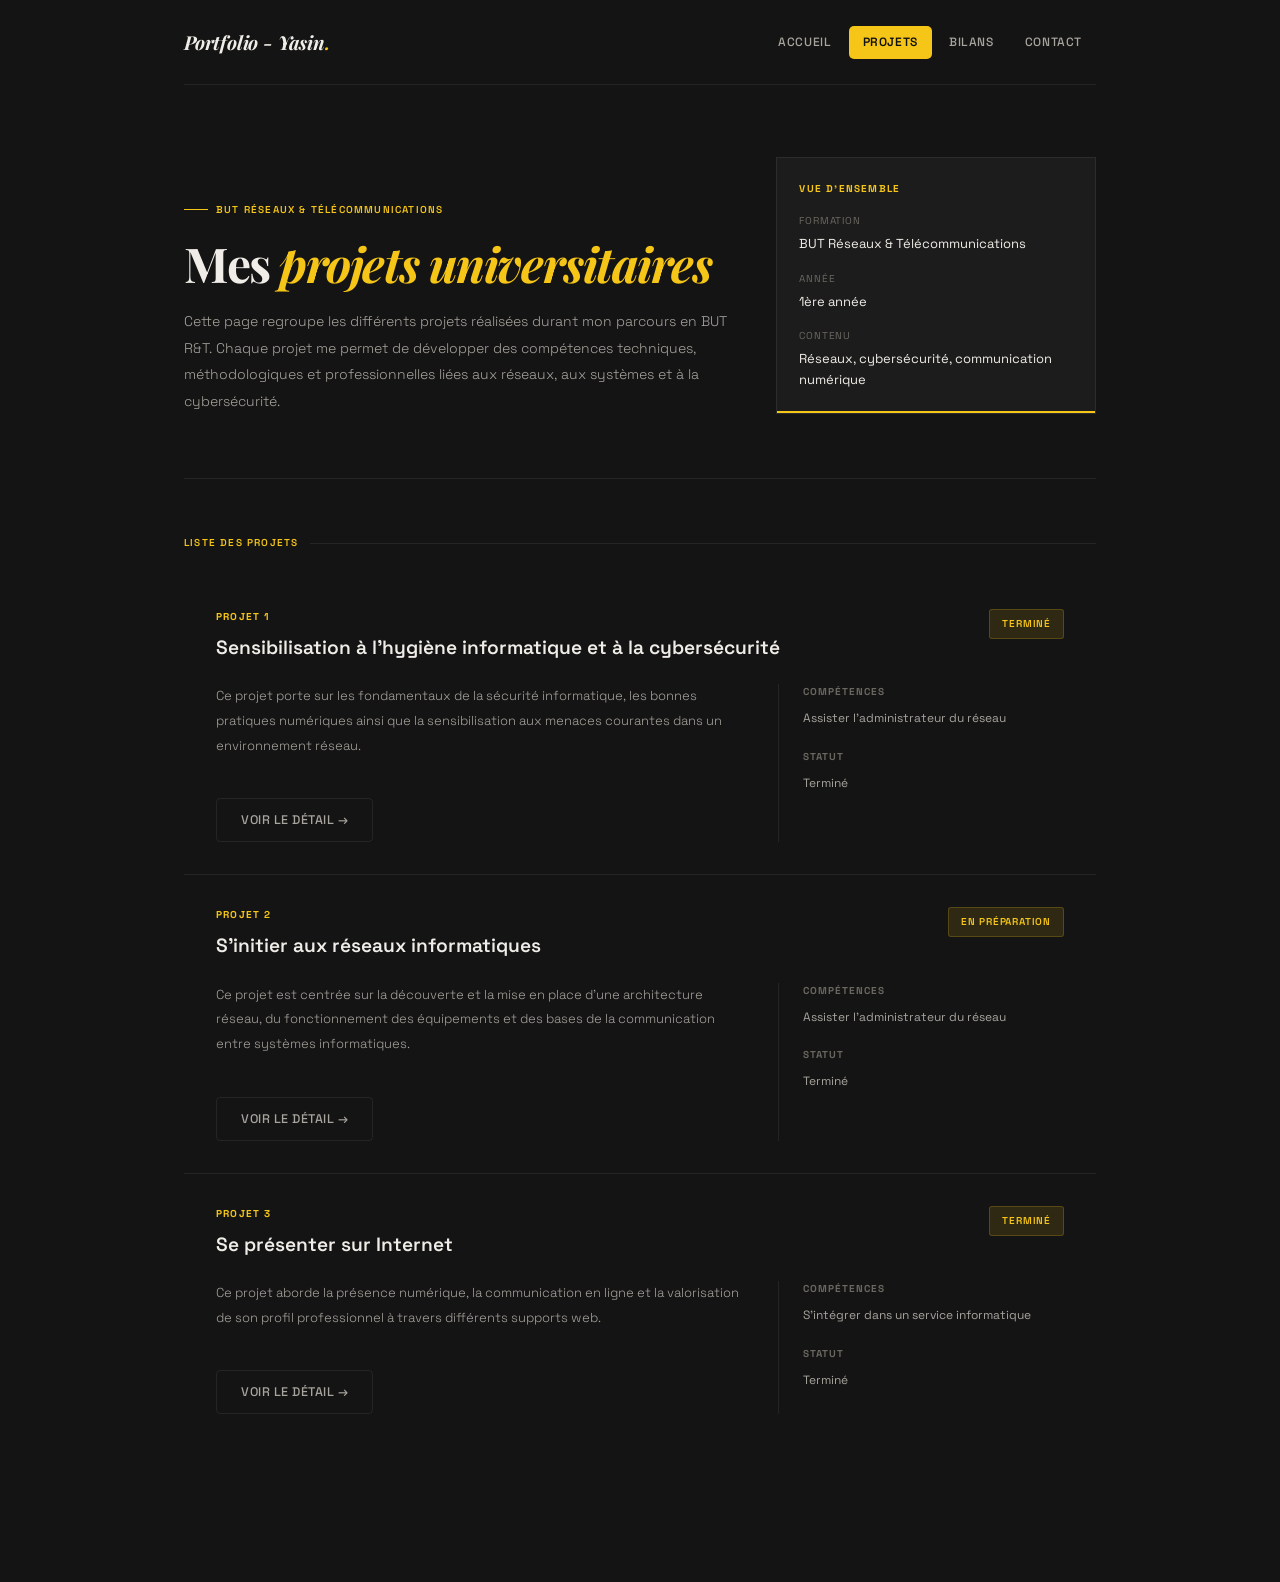
==== projet.html @ 5f537d6b "Portfolio" ====
<!DOCTYPE html>
<html lang="fr">
<head>
  <meta charset="UTF-8" />
  <meta name="viewport" content="width=device-width, initial-scale=1.0">
  <title>Projets — Portfolio Yasin</title>

  <link rel="stylesheet" href="projet.css">
  <link rel="stylesheet" href="style.css" />


</head>

<body>

<div class="wrap">

  <!-- NAV -->
  <nav>
    <a href="index.html" class="nav-logo">Portfolio - Yasin<span>.</span></a>

    <div class="nav-menu">
      <a href="index.html">Accueil</a>
      <a href="projet.html" class="active">Projets</a>
      <a href="bilans.html">Bilans</a>
      <a href="contact.html">Contact</a>
    </div>
  </nav>

  <!-- HERO -->
  <section class="sae-hero">

    <div class="sae-hero-grid">

      <div>
        <div class="hero-eyebrow">
          <span class="eyebrow-line"></span>
          BUT Réseaux & Télécommunications
        </div>

        <h1 class="sae-title">
          Mes <em>projets universitaires</em><br>
           
        </h1>

        <p class="sae-desc">
          Cette page regroupe les différents projets réalisées durant mon parcours
          en BUT R&amp;T. Chaque projet me permet de développer des compétences
          techniques, méthodologiques et professionnelles liées aux réseaux,
          aux systèmes et à la cybersécurité.
        </p>
      </div>

      <div class="sae-side-card">

        <div class="side-label">
          Vue d'ensemble
        </div>

        <div class="side-info">

          <div class="side-item">
            <span class="k">Formation</span>
            <span class="v">BUT Réseaux & Télécommunications</span>
          </div>

          <div class="side-item">
            <span class="k">Année</span>
            <span class="v">1ère année</span>
          </div>

          <div class="side-item">
            <span class="k">Contenu</span>
            <span class="v">Réseaux, cybersécurité, communication numérique</span>
          </div>

        </div>

      </div>

    </div>

  </section>

  <!-- SAE -->
  <section>

    <div class="section-label">
      <span class="section-label-text">Liste des Projets</span>
      <span class="section-label-line"></span>
    </div>

    <div class="sae-list">

      <!-- SAE 11 -->
      <article class="sae-card">

        <div class="sae-top">

          <div>
            <div class="sae-number">Projet 1</div>
            <h2>Sensibilisation à l'hygiène informatique et à la cybersécurité</h2>
          </div>

          <div class="sae-status">
          Terminé
          </div>

        </div>

        <div class="sae-content">

          <div class="sae-text">
            <p>
              Ce projet porte sur les fondamentaux de la sécurité informatique,
              les bonnes pratiques numériques ainsi que la sensibilisation
              aux menaces courantes dans un environnement réseau.
            </p>

            <a href="projet1.html" class="btn-ghost" style="margin-top:1.5rem;display:inline-block;">Voir le détail →</a>
          </div>

          <div class="sae-meta">

            <div class="meta-block">
              <div class="meta-title">Compétences</div>
              <div class="meta-text">
              Assister l’administrateur du réseau
              </div>
            </div>

            <div class="meta-block">
              <div class="meta-title">Statut</div>
              <div class="meta-text">
              Terminé
              </div>
            </div>

          </div>

        </div>

      </article>

      <!-- SAE 12 -->
      <article class="sae-card">

        <div class="sae-top">

          <div>
            <div class="sae-number">Projet 2</div>
            <h2>S'initier aux réseaux informatiques</h2>
          </div>

          <div class="sae-status">
            En préparation
          </div>

        </div>

        <div class="sae-content">

          <div class="sae-text">
            <p>
              Ce projet est centrée sur la découverte et la mise en place d'une architecture réseau,
              du fonctionnement des équipements et des bases de la communication
              entre systèmes informatiques.
            </p>


          <a href="projet2.html" class="btn-ghost" style="margin-top:1.5rem;display:inline-block;">Voir le détail →</a>
          </div>

          <div class="sae-meta">

            <div class="meta-block">
              <div class="meta-title">Compétences</div>
              <div class="meta-text">
              Assister l’administrateur du réseau
              </div>
            </div>

            <div class="meta-block">
              <div class="meta-title">Statut</div>
              <div class="meta-text">
              Terminé
              </div>
            </div>

          </div>

        </div>

      </article>

      <!-- SAE 14 -->
      <article class="sae-card">

        <div class="sae-top">

          <div>
            <div class="sae-number">Projet 3</div>
            <h2>Se présenter sur Internet</h2>
          </div>

          <div class="sae-status">
            Terminé
          </div>

        </div>

        <div class="sae-content">

          <div class="sae-text">
            <p>
              Ce projet aborde la présence numérique, la communication en ligne
              et la valorisation de son profil professionnel à travers différents
              supports web.
            </p>


            <a href="projet3.html" class="btn-ghost" style="margin-top:1.5rem;display:inline-block;">Voir le détail →</a>
          </div>

          <div class="sae-meta">

            <div class="meta-block">
              <div class="meta-title">Compétences</div>
              <div class="meta-text">
              S’intégrer dans un service informatique
              </div>
            </div>

            <div class="meta-block">
              <div class="meta-title">Statut</div>
              <div class="meta-text">
              Terminé
              </div>
            </div>

          </div>

        </div>

      </article>

    </div>

  </section>

</div>

</body>
</html>
---- projet.css ----
.sae-hero {
      padding: 4.5rem 0 4rem;
      border-bottom: 0.5px solid var(--border);
    }

.sae-hero-grid {
      display: grid;
      grid-template-columns: 1.2fr 320px;
      gap: 3rem;
      align-items: end;
    }

.sae-title {
      font-family: 'Playfair Display', serif;
      font-size: 3rem;
      line-height: 1.05;
      letter-spacing: -0.03em;
      margin-bottom: 1.2rem;
    }

.sae-title em {
      color: var(--yellow);
      font-style: italic;
    }

.sae-desc {
      max-width: 560px;
      font-size: 14px;
      line-height: 1.9;
      color: var(--text2);
      font-weight: 300;
    }

.sae-side-card {
      border: 0.5px solid var(--border);
      background: var(--bg2);
      padding: 1.4rem;
      position: relative;
      overflow: hidden;
    }

.sae-side-card::after {
      content: '';
      position: absolute;
      bottom: 0;
      left: 0;
      right: 0;
      height: 2px;
      background: var(--yellow);
    }

.side-label {
      font-size: 10px;
      text-transform: uppercase;
      letter-spacing: 0.12em;
      color: var(--yellow);
      margin-bottom: 1rem;
      font-weight: 700;
    }

.side-info {
      display: flex;
      flex-direction: column;
      gap: 1rem;
    }

.side-item span {
      display: block;
    }

.side-item .k {
      font-size: 10px;
      text-transform: uppercase;
      letter-spacing: 0.08em;
      color: var(--text3);
      margin-bottom: 5px;
    }

.side-item .v {
      font-size: 13px;
      color: var(--text);
      line-height: 1.6;
    }

/* =====================
   SAE LIST
   ===================== */
.sae-list {
      display: flex;
      flex-direction: column;
      gap: 1px;
      background: var(--border);
    }

.sae-card {
      background: var(--bg);
      padding: 2rem;
      transition: background 0.2s;
      position: relative;
    }

.sae-card:hover {
      background: var(--bg2);
    }

.sae-top {
      display: flex;
      justify-content: space-between;
      align-items: flex-start;
      gap: 2rem;
      margin-bottom: 1.4rem;
    }

.sae-number {
      font-size: 10px;
      font-weight: 700;
      letter-spacing: 0.12em;
      color: var(--yellow);
      text-transform: uppercase;
      margin-bottom: 10px;
    }

.sae-card h2 {
      font-size: 1.2rem;
      color: var(--text);
      font-weight: 600;
      line-height: 1.4;
    }

.sae-status {
      white-space: nowrap;
      font-size: 10px;
      text-transform: uppercase;
      letter-spacing: 0.08em;
      padding: 6px 12px;
      border-radius: 3px;
      border: 0.5px solid var(--border-y);
      background: var(--yellow-dim);
      color: var(--yellow);
      font-weight: 600;
    }

.sae-content {
      display: grid;
      grid-template-columns: 1.3fr 0.7fr;
      gap: 2rem;
    }

.sae-text p {
      font-size: 13px;
      color: var(--text2);
      line-height: 1.9;
      font-weight: 300;
      margin-bottom: 1rem;
    }

.sae-text strong {
      color: var(--text);
      font-weight: 500;
    }

.sae-meta {
      border-left: 0.5px solid var(--border);
      padding-left: 1.5rem;
      display: flex;
      flex-direction: column;
      gap: 1.2rem;
    }

.meta-block .meta-title {
      font-size: 10px;
      text-transform: uppercase;
      letter-spacing: 0.1em;
      color: var(--text3);
      margin-bottom: 8px;
      font-weight: 700;
    }

.meta-block .meta-text {
      font-size: 12px;
      line-height: 1.8;
      color: var(--text2);
    }

.coming-soon {
      display: inline-flex;
      align-items: center;
      gap: 8px;
      margin-top: 0.5rem;
      font-size: 11px;
      color: var(--yellow);
    }

.coming-dot {
      width: 5px;
      height: 5px;
      border-radius: 50%;
      background: var(--yellow);
    }

    /* =====================
       RESPONSIVE
       ===================== */
    @media (max-width: 720px) {

      .sae-hero-grid,
      .sae-content,
      .sae-top {
        grid-template-columns: 1fr;
        display: grid;
      }

      .sae-top {
        gap: 1rem;
      }

      .sae-meta {
        border-left: none;
        border-top: 0.5px solid var(--border);
        padding-left: 0;
        padding-top: 1.5rem;
      }

      .sae-title {
        font-size: 2.2rem;
      }
    }
---- style.css ----
@import url('https://fonts.googleapis.com/css2?family=Space+Grotesk:wght@300;400;500;600;700&family=Playfair+Display:ital,wght@0,700;1,700&display=swap');

/* =====================
   RESET & BASE
   ===================== */
*, *::before, *::after {
  box-sizing: border-box;
  margin: 0;
  padding: 0;
}

:root {
  --bg:       #141414;
  --bg2:      #1c1c1c;
  --bg3:      #242424;
  --bg4:      #2e2e2e;
  --yellow:   #f5c518;
  --yellow2:  #e6b800;
  --yellow-dim: rgba(245, 197, 24, 0.12);
  --text:     #f0ede8;
  --text2:    #a8a49e;
  --text3:    #6a6760;
  --border:   rgba(255, 255, 255, 0.07);
  --border-y: rgba(245, 197, 24, 0.2);
}

html { scroll-behavior: smooth; }

body {
  font-family: 'Space Grotesk', sans-serif;
  color: var(--text);
  background: var(--bg);
  line-height: 1.6;
  -webkit-font-smoothing: antialiased;
}

/* ===================== LAYOUT ===================== */
.wrap {
  max-width: 960px;
  margin: 0 auto;
  padding: 0 1.5rem 5rem;
}

/* ===================== NAVIGATION ===================== */
nav {
  display: flex;
  justify-content: space-between;
  align-items: center;
  padding: 1.6rem 0;
  border-bottom: 0.5px solid var(--border);
}

.nav-logo {
  font-family: 'Playfair Display', serif;
  font-size: 1.2rem;
  font-weight: 700;
  font-style: italic;
  color: var(--text);
  letter-spacing: -0.01em;
  text-decoration: none;
}

.nav-logo span { color: var(--yellow); }

.nav-menu { display: flex; gap: 0.2rem; }

.nav-menu a {
  font-size: 12px;
  font-weight: 500;
  color: var(--text2);
  text-decoration: none;
  padding: 7px 14px;
  border-radius: 5px;
  letter-spacing: 0.05em;
  text-transform: uppercase;
  transition: background 0.15s, color 0.15s;
}

.nav-menu a:hover { background: var(--bg3); color: var(--text); }
.nav-menu a.active { background: var(--yellow); color: #111; font-weight: 600; }

/* ===================== HERO ===================== */
.hero {
  display: grid;
  grid-template-columns: 1fr 200px;
  gap: 3rem;
  align-items: center;
  padding: 4.5rem 0 4rem;
  border-bottom: 0.5px solid var(--border);
}

.hero-eyebrow {
  display: inline-flex;
  align-items: center;
  gap: 8px;
  font-size: 10px;
  font-weight: 600;
  letter-spacing: 0.12em;
  text-transform: uppercase;
  color: var(--yellow);
  margin-bottom: 1.3rem;
}

.eyebrow-line {
  width: 24px;
  height: 1px;
  background: var(--yellow);
  display: inline-block;
}

.hero h1 {
  font-family: 'Playfair Display', serif;
  font-size: 3rem;
  font-weight: 700;
  line-height: 1.06;
  letter-spacing: -0.02em;
  color: var(--text);
  margin-bottom: 1.2rem;
}

.hero h1 em { font-style: italic; color: var(--yellow); }

.hero-sub {
  font-size: 14.5px;
  color: var(--text2);
  line-height: 1.8;
  max-width: 460px;
  margin-bottom: 2rem;
  font-weight: 300;
}

.hero-sub strong { font-weight: 500; color: var(--text); }

.cta-row { display: flex; gap: 10px; flex-wrap: wrap; }

/* ===================== BOUTONS ===================== */
.btn-main {
  font-family: 'Space Grotesk', sans-serif;
  font-size: 12.5px;
  font-weight: 600;
  background: var(--yellow);
  color: #111;
  padding: 11px 24px;
  border-radius: 4px;
  border: none;
  cursor: pointer;
  letter-spacing: 0.04em;
  text-transform: uppercase;
  text-decoration: none;
  display: inline-block;
  transition: background 0.2s, transform 0.15s;
}

.btn-main:hover { background: var(--yellow2); transform: translateY(-1px); }

.btn-ghost {
  font-family: 'Space Grotesk', sans-serif;
  font-size: 12.5px;
  font-weight: 500;
  background: transparent;
  color: var(--text2);
  padding: 11px 24px;
  border-radius: 4px;
  border: 0.5px solid var(--border);
  cursor: pointer;
  letter-spacing: 0.04em;
  text-transform: uppercase;
  text-decoration: none;
  display: inline-block;
  transition: border-color 0.2s, color 0.2s;
}

.btn-ghost:hover { border-color: var(--border-y); color: var(--yellow); }

/* ===================== PHOTO ===================== */
.photo-block {
  display: flex;
  flex-direction: column;
  align-items: center;
  gap: 12px;
}

.photo-frame {
  width: 154px;
  height: 186px;
  border-radius: 16px;
  background: var(--bg2);
  border: 0.5px solid var(--border);
  display: flex;
  flex-direction: column;
  align-items: center;
  justify-content: center;
  gap: 10px;
  position: relative;
  overflow: hidden;
}

.photo-frame::after {
  content: '';
  position: absolute;
  bottom: 0; left: 0; right: 0;
  height: 3px;
  background: var(--yellow);
}

/* Pour remplacer le placeholder par ta photo :
   Dans index.html, remplace .photo-avatar + .photo-label par :
   <img src="images/photo.jpg" alt="Photo de Yasin" style="width:100%;height:100%;object-fit:cover;"> */

.photo-avatar {
  width: 60px;
  height: 60px;
  border-radius: 50%;
  background: var(--bg3);
  border: 0.5px solid var(--border-y);
  display: flex;
  align-items: center;
  justify-content: center;
}

.photo-label {
  font-size: 10px;
  color: var(--text3);
  text-align: center;
  line-height: 1.5;
  letter-spacing: 0.03em;
}

.availability {
  display: inline-flex;
  align-items: center;
  gap: 7px;
  font-size: 10.5px;
  color: var(--yellow);
  font-weight: 600;
  background: var(--yellow-dim);
  padding: 5px 12px;
  border-radius: 3px;
  letter-spacing: 0.04em;
  text-transform: uppercase;
  border: 0.5px solid var(--border-y);
}

.avail-dot {
  width: 5px;
  height: 5px;
  border-radius: 50%;
  background: var(--yellow);
  display: inline-block;
}

/* ===================== SECTIONS ===================== */
section {
  padding: 3.5rem 0;
  border-bottom: 0.5px solid var(--border);
}

section:last-child { border-bottom: none; }

.section-label {
  display: flex;
  align-items: center;
  gap: 12px;
  margin-bottom: 1.6rem;
}

.section-label-text {
  font-size: 10px;
  font-weight: 600;
  letter-spacing: 0.12em;
  text-transform: uppercase;
  color: var(--yellow);
  white-space: nowrap;
}

.section-label-line {
  flex: 1;
  height: 0.5px;
  background: var(--border);
}

/* ===================== ABOUT CARDS ===================== */
.about-grid {
  display: grid;
  grid-template-columns: 1fr 1fr;
  gap: 1px;
  background: var(--border);
}

.about-card {
  background: var(--bg);
  padding: 1.5rem 1.6rem;
  transition: background 0.2s;
}

.about-card:hover { background: var(--bg2); }

.about-num {
  font-size: 10px;
  font-weight: 700;
  color: var(--yellow);
  letter-spacing: 0.08em;
  margin-bottom: 10px;
}

.about-card h3 {
  font-size: 14px;
  font-weight: 600;
  color: var(--text);
  margin-bottom: 8px;
}

.about-card p {
  font-size: 13px;
  color: var(--text2);
  line-height: 1.7;
  font-weight: 300;
}

.about-card p strong { font-weight: 600; color: var(--text); }

/* ===================== PAGE CARDS ===================== */
.pages-grid {
  display: grid;
  grid-template-columns: repeat(3, 1fr);
  gap: 1px;
  background: var(--border);
}

.page-card {
  background: var(--bg);
  padding: 1.5rem 1.4rem;
  text-decoration: none;
  color: inherit;
  display: block;
  transition: background 0.2s;
  position: relative;
}

.page-card:hover { background: var(--bg2); }

.page-num {
  font-size: 9px;
  font-weight: 700;
  letter-spacing: 0.1em;
  color: var(--text3);
  margin-bottom: 1rem;
  display: block;
  text-transform: uppercase;
}

.page-card h3 {
  font-size: 14px;
  font-weight: 600;
  color: var(--text);
  margin-bottom: 6px;
}

.page-card p {
  font-size: 12px;
  color: var(--text2);
  line-height: 1.6;
}

.page-arrow {
  position: absolute;
  top: 1.5rem;
  right: 1.4rem;
  color: var(--text3);
  font-size: 16px;
  transition: color 0.2s, transform 0.2s;
}

.page-card:hover .page-arrow { color: var(--yellow); transform: translate(2px, -2px); }

.page-bottom-bar {
  position: absolute;
  bottom: 0; left: 0; right: 0;
  height: 2px;
  background: var(--yellow);
  transform: scaleX(0);
  transform-origin: left;
  transition: transform 0.3s;
}

.page-card:hover .page-bottom-bar { transform: scaleX(1); }

/* ===================== RESPONSIVE ===================== */
@media (max-width: 720px) {
  .hero { grid-template-columns: 1fr; text-align: center; }
  .hero-eyebrow { justify-content: center; }
  .photo-block { order: -1; }
  .hero h1 { font-size: 2.2rem; }
  .hero-sub { max-width: 100%; }
  .cta-row { justify-content: center; }
  .about-grid { grid-template-columns: 1fr; }
  .pages-grid { grid-template-columns: 1fr; }
  .nav-menu a { padding: 6px 9px; font-size: 11px; }
}
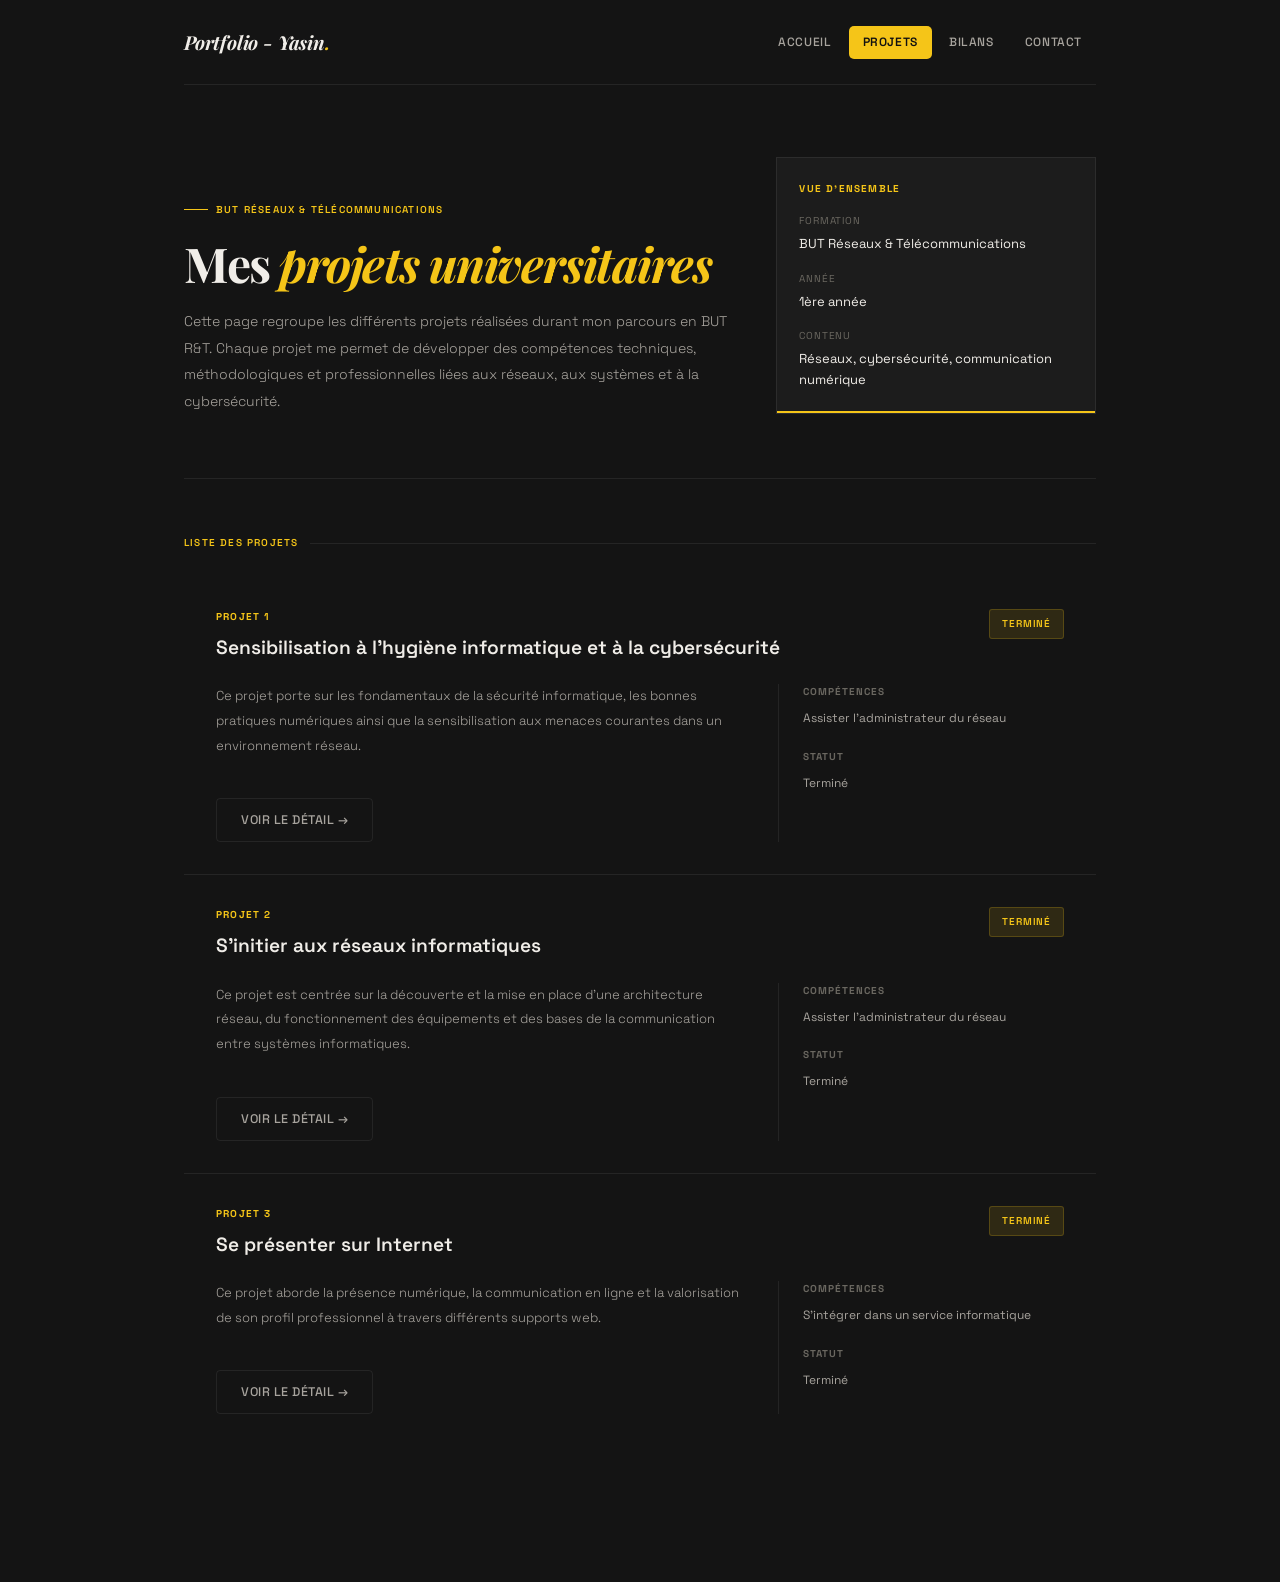
==== commit 172ebc5c: "Update projet.html" ====
--- a/projet.html
+++ b/projet.html
@@ -153,7 +153,7 @@
           </div>
 
           <div class="sae-status">
-            En préparation
+            Terminé
           </div>
 
         </div>
